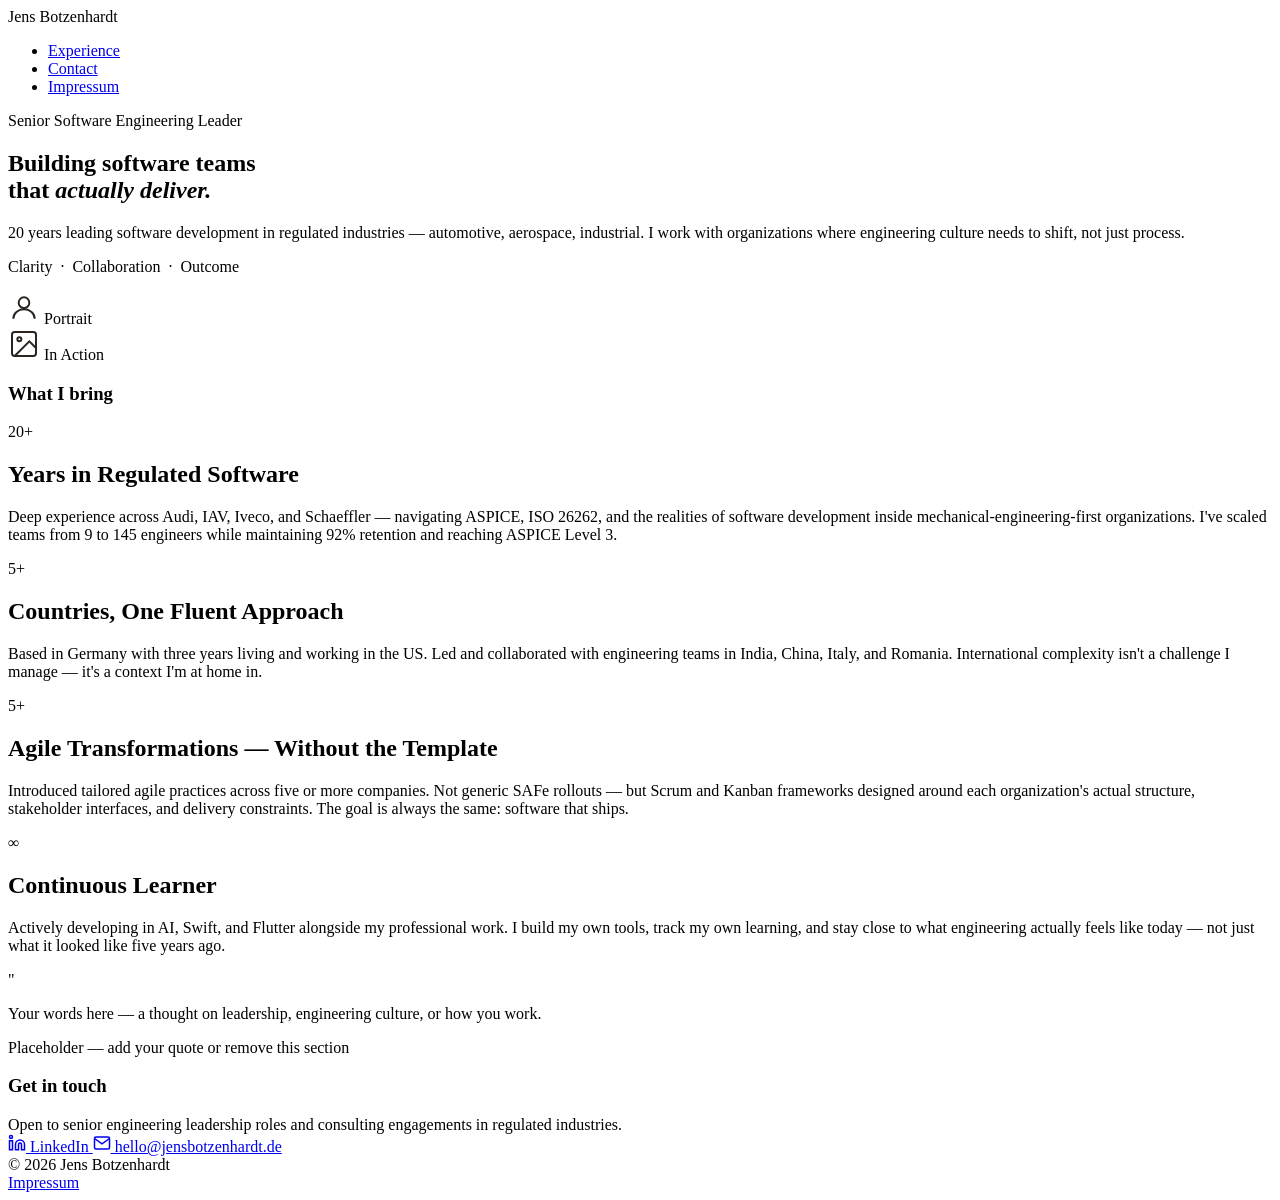
==== index.html @ e47f817a "Create index.html" ====
<!DOCTYPE html>
<html lang="en">
<head>
  <meta charset="UTF-8" />
  <meta name="viewport" content="width=device-width, initial-scale=1.0" />
  <meta name="description" content="Jens Botzenhardt — Senior Software Engineering Leader with 20 years in regulated industries. Agile transformation, leadership, and software development across automotive, aerospace, and industrial sectors." />
  <title>Jens Botzenhardt</title>
  <link rel="preconnect" href="https://fonts.googleapis.com" />
  <link rel="preconnect" href="https://fonts.gstatic.com" crossorigin />
  <link href="https://fonts.googleapis.com/css2?family=Plus+Jakarta+Sans:wght@400;500;600;700&family=Inter:wght@300;400;500&display=swap" rel="stylesheet" />
  <link rel="stylesheet" href="css/style.css" />
</head>
<body>

  <!-- ── NAVIGATION ── -->
  <nav>
    <div class="nav-logo">
      <div class="bar-mark" aria-hidden="true">
        <span></span><span></span><span></span>
      </div>
      <span class="nav-name">Jens Botzenhardt</span>
    </div>
    <ul class="nav-links">
      <li><a href="#experience">Experience</a></li>
      <li><a href="#contact">Contact</a></li>
      <li><a href="impressum.html">Impressum</a></li>
    </ul>
  </nav>

  <!-- ── HERO ── -->
  <section class="hero" id="top">
    <div class="hero-inner">
      <div class="hero-text">
        <div class="bar-mark" aria-hidden="true">
          <span></span><span></span><span></span>
        </div>
        <p class="hero-eyebrow">Senior Software Engineering Leader</p>
        <h1 class="hero-title">
          Building software teams<br>that <em>actually deliver.</em>
        </h1>
        <p class="hero-subtitle">
          20 years leading software development in regulated industries — automotive, aerospace, industrial. I work with organizations where engineering culture needs to shift, not just process.
        </p>
        <p class="hero-tagline">Clarity &nbsp;·&nbsp; Collaboration &nbsp;·&nbsp; Outcome</p>
      </div>

      <div class="hero-photos" aria-label="Photos of Jens Botzenhardt">
        <div class="photo-placeholder" title="Replace with portrait photo">
          <svg width="32" height="32" viewBox="0 0 24 24" fill="none" stroke="#2a2520" stroke-width="1.5">
            <circle cx="12" cy="8" r="4"/><path d="M4 20c0-4 3.6-7 8-7s8 3 8 7"/>
          </svg>
          <span>Portrait</span>
        </div>
        <div class="photo-placeholder" title="Replace with candid/action photo">
          <svg width="32" height="32" viewBox="0 0 24 24" fill="none" stroke="#2a2520" stroke-width="1.5">
            <rect x="3" y="3" width="18" height="18" rx="2"/><circle cx="8.5" cy="8.5" r="1.5"/>
            <polyline points="21 15 16 10 5 21"/>
          </svg>
          <span>In Action</span>
        </div>
      </div>
    </div>
  </section>

  <!-- ── EXPERIENCE PILLARS ── -->
  <section id="experience">
    <div class="section-inner">
      <div class="reveal">
        <h3>What I bring</h3>
        <div class="section-divider" aria-hidden="true">
          <span></span><span></span><span></span>
        </div>
      </div>
      <div class="pillars">

        <div class="pillar reveal">
          <div class="pillar-number">20+</div>
          <h2>Years in Regulated Software</h2>
          <p>
            Deep experience across Audi, IAV, Iveco, and Schaeffler — navigating ASPICE, ISO 26262, and the realities of software development inside mechanical-engineering-first organizations. I've scaled teams from 9 to 145 engineers while maintaining 92% retention and reaching ASPICE Level 3.
          </p>
        </div>

        <div class="pillar reveal">
          <div class="pillar-number" style="color: var(--teal);">5+</div>
          <h2>Countries, One Fluent Approach</h2>
          <p>
            Based in Germany with three years living and working in the US. Led and collaborated with engineering teams in India, China, Italy, and Romania. International complexity isn't a challenge I manage — it's a context I'm at home in.
          </p>
        </div>

        <div class="pillar reveal">
          <div class="pillar-number" style="color: var(--sage);">5+</div>
          <h2>Agile Transformations — Without the Template</h2>
          <p>
            Introduced tailored agile practices across five or more companies. Not generic SAFe rollouts — but Scrum and Kanban frameworks designed around each organization's actual structure, stakeholder interfaces, and delivery constraints. The goal is always the same: software that ships.
          </p>
        </div>

        <div class="pillar reveal">
          <div class="pillar-number" style="color: var(--plum);">∞</div>
          <h2>Continuous Learner</h2>
          <p>
            Actively developing in AI, Swift, and Flutter alongside my professional work. I build my own tools, track my own learning, and stay close to what engineering actually feels like today — not just what it looked like five years ago.
          </p>
        </div>

      </div>
    </div>
  </section>

  <!-- ── QUOTE / ABOUT PLACEHOLDER ── -->
  <section class="quote-section">
    <div class="quote-inner reveal">
      <div class="quote-mark" aria-hidden="true">"</div>
      <p class="quote-text">
        <!-- Replace this with your own quote or a short about paragraph -->
        Your words here — a thought on leadership, engineering culture, or how you work.
      </p>
      <span class="quote-placeholder-note">Placeholder — add your quote or remove this section</span>
    </div>
  </section>

  <!-- ── CONTACT ── -->
  <section id="contact">
    <div class="section-inner">
      <div class="reveal">
        <h3>Get in touch</h3>
        <div class="section-divider" aria-hidden="true">
          <span></span><span></span><span></span>
        </div>
        <p style="margin-bottom: var(--space-md);">
          Open to senior engineering leadership roles and consulting engagements in regulated industries.
        </p>
      </div>
      <div class="contact-grid reveal">
        <a class="contact-link" href="https://linkedin.com/in/jensbotzenhardt" target="_blank" rel="noopener">
          <svg width="18" height="18" viewBox="0 0 24 24" fill="none" stroke="currentColor" stroke-width="2">
            <path d="M16 8a6 6 0 0 1 6 6v7h-4v-7a2 2 0 0 0-2-2 2 2 0 0 0-2 2v7h-4v-7a6 6 0 0 1 6-6z"/>
            <rect x="2" y="9" width="4" height="12"/><circle cx="4" cy="4" r="2"/>
          </svg>
          LinkedIn
        </a>
        <a class="contact-link" href="mailto:hello@jensbotzenhardt.de">
          <svg width="18" height="18" viewBox="0 0 24 24" fill="none" stroke="currentColor" stroke-width="2">
            <path d="M4 4h16c1.1 0 2 .9 2 2v12c0 1.1-.9 2-2 2H4c-1.1 0-2-.9-2-2V6c0-1.1.9-2 2-2z"/>
            <polyline points="22,6 12,13 2,6"/>
          </svg>
          hello@jensbotzenhardt.de
        </a>
      </div>
    </div>
  </section>

  <!-- ── FOOTER ── -->
  <footer>
    <span class="footer-left">© 2026 Jens Botzenhardt</span>
    <div class="footer-right">
      <a href="impressum.html">Impressum</a>
    </div>
  </footer>

  <!-- ── SCROLL REVEAL SCRIPT ── -->
  <script>
    const observer = new IntersectionObserver(
      (entries) => entries.forEach(e => { if (e.isIntersecting) e.target.classList.add('visible'); }),
      { threshold: 0.12 }
    );
    document.querySelectorAll('.reveal').forEach(el => observer.observe(el));
  </script>

</body>
</html>
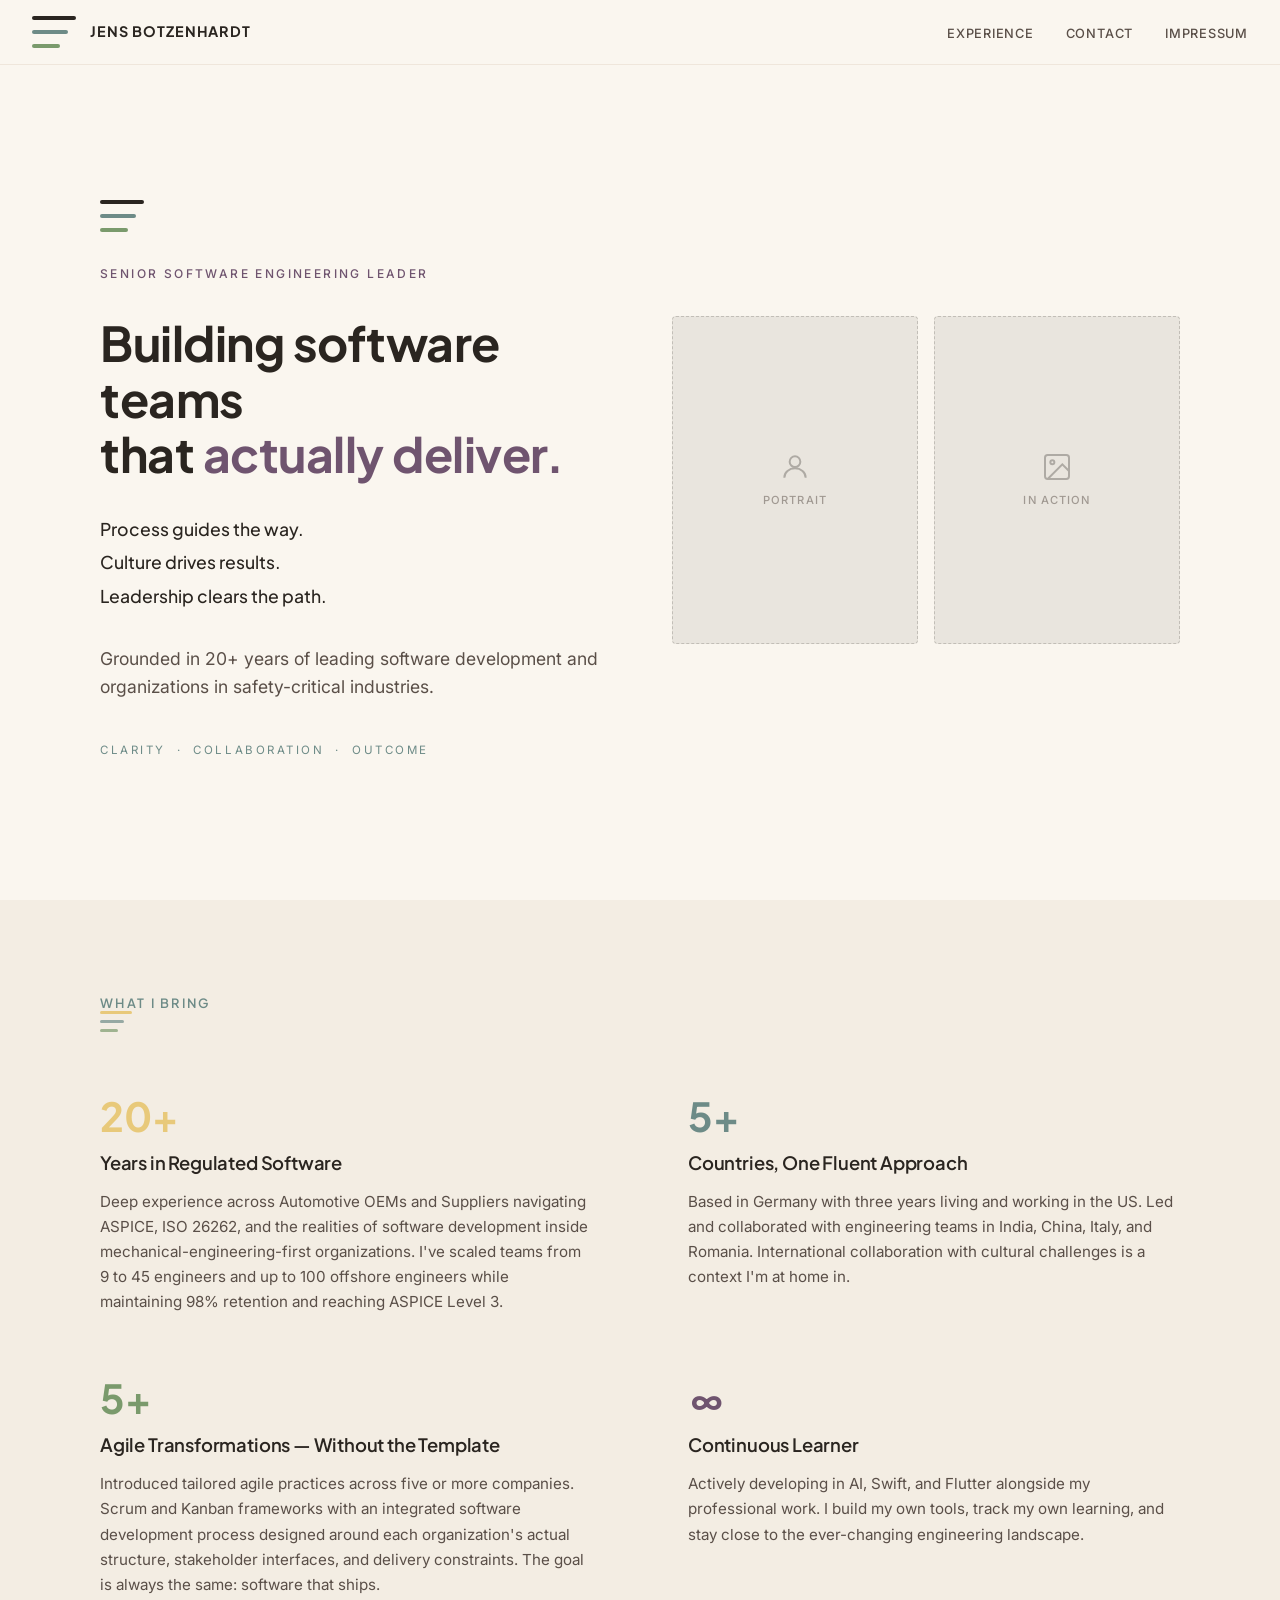
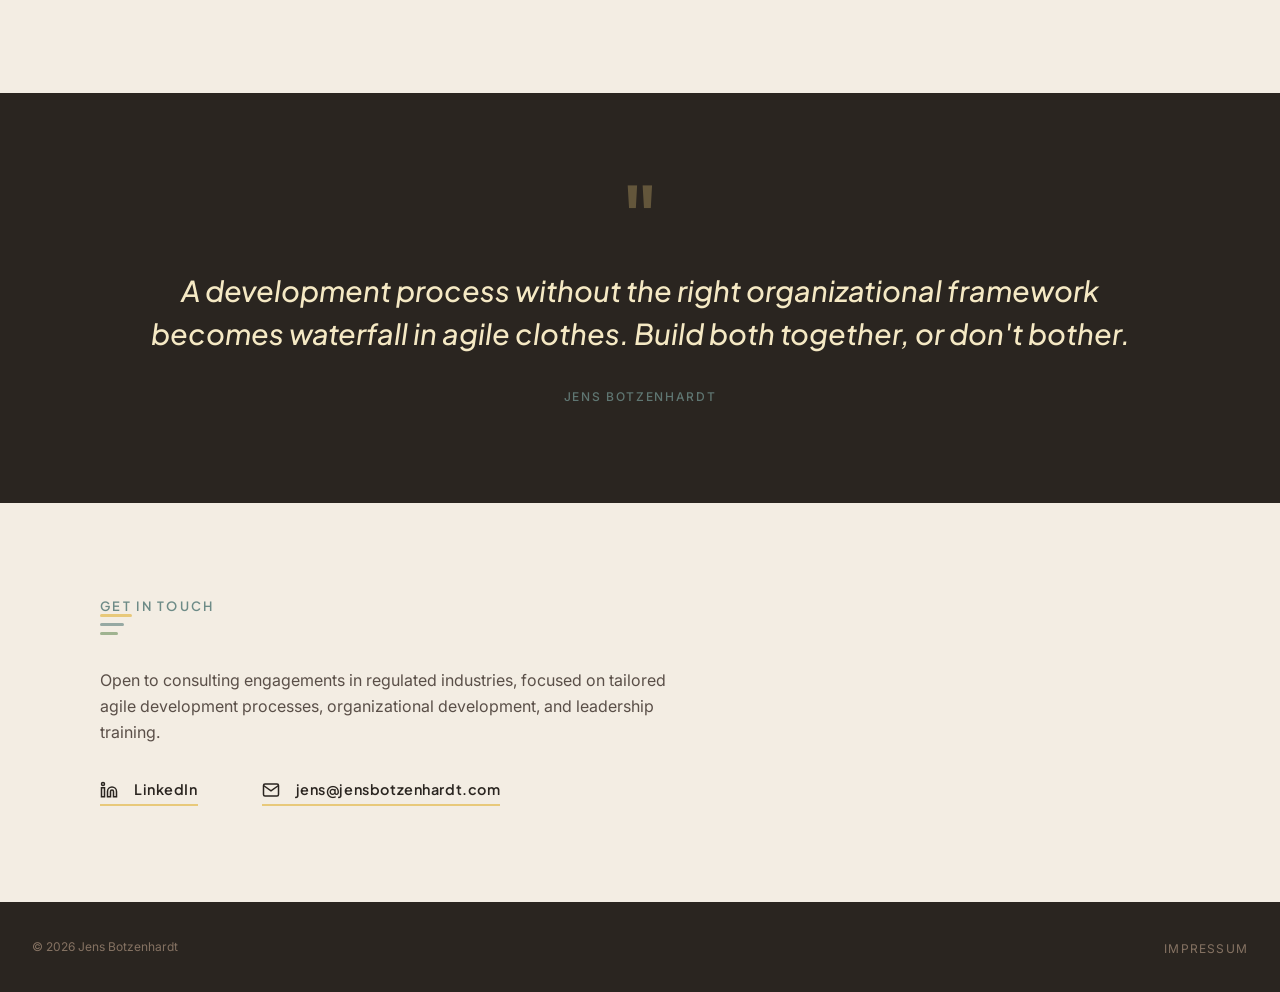
==== commit 5594656b: "Quote added, hero section rewarded, footer reworked, and links updated" ====
--- a/index.html
+++ b/index.html
@@ -3,7 +3,7 @@
 <head>
   <meta charset="UTF-8" />
   <meta name="viewport" content="width=device-width, initial-scale=1.0" />
-  <meta name="description" content="Jens Botzenhardt — Senior Software Engineering Leader with 20 years in regulated industries. Agile transformation, leadership, and software development across automotive, aerospace, and industrial sectors." />
+  <meta name="description" content="Jens Botzenhardt — Senior Software Engineering Leader with 20 years in regulated industries. Agile transformation, leadership, and software development across regulated software developers." />
   <title>Jens Botzenhardt</title>
   <link rel="preconnect" href="https://fonts.googleapis.com" />
   <link rel="preconnect" href="https://fonts.gstatic.com" crossorigin />
@@ -38,8 +38,13 @@
         <h1 class="hero-title">
           Building software teams<br>that <em>actually deliver.</em>
         </h1>
+        <p class="hero-threeliner">
+          Process guides the way.<br>
+          Culture drives results.<br>
+          Leadership clears the path.
+        </p>
         <p class="hero-subtitle">
-          20 years leading software development in regulated industries — automotive, aerospace, industrial. I work with organizations where engineering culture needs to shift, not just process.
+          Grounded in 20+ years of leading software development and organizations in safety-critical industries.
         </p>
         <p class="hero-tagline">Clarity &nbsp;·&nbsp; Collaboration &nbsp;·&nbsp; Outcome</p>
       </div>
@@ -77,7 +82,7 @@
           <div class="pillar-number">20+</div>
           <h2>Years in Regulated Software</h2>
           <p>
-            Deep experience across Audi, IAV, Iveco, and Schaeffler — navigating ASPICE, ISO 26262, and the realities of software development inside mechanical-engineering-first organizations. I've scaled teams from 9 to 145 engineers while maintaining 92% retention and reaching ASPICE Level 3.
+            Deep experience across Automotive OEMs and Suppliers navigating ASPICE, ISO 26262, and the realities of software development inside mechanical-engineering-first organizations. I've scaled teams from 9 to 45 engineers and up to 100 offshore engineers while maintaining 98% retention and reaching ASPICE Level 3.
           </p>
         </div>
 
@@ -85,7 +90,7 @@
           <div class="pillar-number" style="color: var(--teal);">5+</div>
           <h2>Countries, One Fluent Approach</h2>
           <p>
-            Based in Germany with three years living and working in the US. Led and collaborated with engineering teams in India, China, Italy, and Romania. International complexity isn't a challenge I manage — it's a context I'm at home in.
+            Based in Germany with three years living and working in the US. Led and collaborated with engineering teams in India, China, Italy, and Romania. International collaboration with cultural challenges is a context I'm at home in.
           </p>
         </div>
 
@@ -93,7 +98,7 @@
           <div class="pillar-number" style="color: var(--sage);">5+</div>
           <h2>Agile Transformations — Without the Template</h2>
           <p>
-            Introduced tailored agile practices across five or more companies. Not generic SAFe rollouts — but Scrum and Kanban frameworks designed around each organization's actual structure, stakeholder interfaces, and delivery constraints. The goal is always the same: software that ships.
+            Introduced tailored agile practices across five or more companies. Scrum and Kanban frameworks with an integrated software development process designed around each organization's actual structure, stakeholder interfaces, and delivery constraints. The goal is always the same: software that ships.
           </p>
         </div>
 
@@ -101,7 +106,7 @@
           <div class="pillar-number" style="color: var(--plum);">∞</div>
           <h2>Continuous Learner</h2>
           <p>
-            Actively developing in AI, Swift, and Flutter alongside my professional work. I build my own tools, track my own learning, and stay close to what engineering actually feels like today — not just what it looked like five years ago.
+            Actively developing in AI, Swift, and Flutter alongside my professional work. I build my own tools, track my own learning, and stay close to the ever-changing engineering landscape.
           </p>
         </div>
 
@@ -109,15 +114,14 @@
     </div>
   </section>
 
-  <!-- ── QUOTE / ABOUT PLACEHOLDER ── -->
+  <!-- ── QUOTE ── -->
   <section class="quote-section">
     <div class="quote-inner reveal">
       <div class="quote-mark" aria-hidden="true">"</div>
       <p class="quote-text">
-        <!-- Replace this with your own quote or a short about paragraph -->
-        Your words here — a thought on leadership, engineering culture, or how you work.
+        A development process without the right organizational framework becomes waterfall in agile clothes. Build both together, or don't bother.
       </p>
-      <span class="quote-placeholder-note">Placeholder — add your quote or remove this section</span>
+      <span class="quote-attribution">Jens Botzenhardt</span>
     </div>
   </section>
 
@@ -130,23 +134,23 @@
           <span></span><span></span><span></span>
         </div>
         <p style="margin-bottom: var(--space-md);">
-          Open to senior engineering leadership roles and consulting engagements in regulated industries.
+          Open to consulting engagements in regulated industries, focused on tailored agile development processes, organizational development, and leadership training.
         </p>
       </div>
       <div class="contact-grid reveal">
-        <a class="contact-link" href="https://linkedin.com/in/jensbotzenhardt" target="_blank" rel="noopener">
+        <a class="contact-link" href="https://linkedin.com/in/jensbotz" target="_blank" rel="noopener">
           <svg width="18" height="18" viewBox="0 0 24 24" fill="none" stroke="currentColor" stroke-width="2">
             <path d="M16 8a6 6 0 0 1 6 6v7h-4v-7a2 2 0 0 0-2-2 2 2 0 0 0-2 2v7h-4v-7a6 6 0 0 1 6-6z"/>
             <rect x="2" y="9" width="4" height="12"/><circle cx="4" cy="4" r="2"/>
           </svg>
           LinkedIn
         </a>
-        <a class="contact-link" href="mailto:hello@jensbotzenhardt.de">
+        <a class="contact-link" href="mailto:jens@jensbotzenhardt.com">
           <svg width="18" height="18" viewBox="0 0 24 24" fill="none" stroke="currentColor" stroke-width="2">
             <path d="M4 4h16c1.1 0 2 .9 2 2v12c0 1.1-.9 2-2 2H4c-1.1 0-2-.9-2-2V6c0-1.1.9-2 2-2z"/>
             <polyline points="22,6 12,13 2,6"/>
           </svg>
-          hello@jensbotzenhardt.de
+          jens@jensbotzenhardt.com
         </a>
       </div>
     </div>
--- a/css/style.css
+++ b/css/style.css
@@ -0,0 +1,366 @@
+/* ─── TOKENS ─── */
+:root {
+  --sand:       #e8c97a;
+  --sand-light: #f5e9c4;
+  --taupe:      #c1a58e;
+  --sage:       #7a9a6c;
+  --plum:       #6f546f;
+  --teal:       #6d8b87;
+  --dark:       #2a2520;
+  --mid:        #5a4f48;
+  --light:      #faf6ef;
+
+  --font-display: 'Plus Jakarta Sans', sans-serif;
+  --font-body:    'Inter', sans-serif;
+
+  --radius: 4px;
+  --max-w:  1080px;
+
+  --space-xs:  8px;
+  --space-sm:  16px;
+  --space-md:  32px;
+  --space-lg:  64px;
+  --space-xl:  96px;
+}
+
+/* ─── RESET ─── */
+*, *::before, *::after { box-sizing: border-box; margin: 0; padding: 0; }
+html { scroll-behavior: smooth; }
+body {
+  background: var(--light);
+  color: var(--dark);
+  font-family: var(--font-body);
+  font-size: 16px;
+  line-height: 1.65;
+  -webkit-font-smoothing: antialiased;
+}
+img { display: block; max-width: 100%; }
+a { color: inherit; text-decoration: none; }
+
+/* ─── TYPOGRAPHY ─── */
+h1, h2, h3 {
+  font-family: var(--font-display);
+  line-height: 1.15;
+  letter-spacing: -0.01em;
+}
+h1 { font-size: clamp(2rem, 4vw, 3rem); font-weight: 700; }
+h2 { font-size: clamp(1.1rem, 2vw, 1.4rem); font-weight: 600; }
+h3 { font-size: 0.8rem; font-weight: 600; letter-spacing: 0.18em; text-transform: uppercase; color: var(--teal); }
+
+p { color: var(--mid); max-width: 60ch; }
+
+/* ─── LAYOUT ─── */
+.container {
+  max-width: var(--max-w);
+  margin: 0 auto;
+  padding: 0 var(--space-md);
+}
+
+/* ─── THREE-BAR MARK ─── */
+.bar-mark {
+  display: flex;
+  flex-direction: column;
+  gap: 10px;
+}
+.bar-mark span {
+  display: block;
+  height: 4px;
+  border-radius: 2px;
+}
+.bar-mark span:nth-child(1) { width: 44px; background: var(--dark); }
+.bar-mark span:nth-child(2) { width: 36px; background: var(--teal); }
+.bar-mark span:nth-child(3) { width: 28px; background: var(--sage); }
+
+/* ─── SECTION DIVIDER — bar mark as structural motif ─── */
+.section-divider {
+  display: flex;
+  flex-direction: column;
+  gap: 6px;
+  margin-bottom: var(--space-md);
+}
+.section-divider span {
+  display: block;
+  height: 3px;
+  border-radius: 2px;
+}
+.section-divider span:nth-child(1) { width: 32px; background: var(--sand); }
+.section-divider span:nth-child(2) { width: 24px; background: var(--teal); opacity: 0.7; }
+.section-divider span:nth-child(3) { width: 18px; background: var(--sage); opacity: 0.7; }
+
+/* ─── NAV ─── */
+nav {
+  position: fixed;
+  top: 0; left: 0; right: 0;
+  z-index: 100;
+  background: rgba(250, 246, 239, 0.92);
+  backdrop-filter: blur(8px);
+  border-bottom: 1px solid rgba(193, 165, 142, 0.2);
+  padding: var(--space-sm) var(--space-md);
+  display: flex;
+  align-items: center;
+  justify-content: space-between;
+}
+.nav-logo {
+  display: flex;
+  align-items: center;
+  gap: 14px;
+}
+.nav-name {
+  font-family: var(--font-display);
+  font-size: 0.9rem;
+  font-weight: 700;
+  letter-spacing: 0.06em;
+  text-transform: uppercase;
+  color: var(--dark);
+}
+.nav-links {
+  display: flex;
+  gap: var(--space-md);
+  list-style: none;
+}
+.nav-links a {
+  font-family: var(--font-body);
+  font-size: 0.8rem;
+  font-weight: 500;
+  letter-spacing: 0.06em;
+  text-transform: uppercase;
+  color: var(--mid);
+  transition: color 0.2s;
+}
+.nav-links a:hover { color: var(--teal); }
+
+/* ─── HERO ─── */
+.hero {
+  background: var(--sand);
+  padding: calc(var(--space-xl) + 60px) var(--space-md) var(--space-xl);
+  display: flex;
+  align-items: center;
+  justify-content: center;
+  min-height: 100vh;
+}
+.hero-inner {
+  max-width: var(--max-w);
+  width: 100%;
+  display: grid;
+  grid-template-columns: 1fr 1fr;
+  gap: var(--space-lg);
+  align-items: center;
+}
+.hero-text { display: flex; flex-direction: column; gap: var(--space-md); }
+.hero-eyebrow {
+  font-family: var(--font-body);
+  font-size: 0.75rem;
+  font-weight: 500;
+  letter-spacing: 0.2em;
+  text-transform: uppercase;
+  color: var(--plum);
+}
+.hero-title { color: var(--dark); }
+.hero-title em {
+  font-style: normal;
+  color: var(--plum);
+}
+.hero-subtitle {
+  font-size: 1.1rem;
+  line-height: 1.6;
+  color: var(--mid);
+  max-width: 48ch;
+}
+.hero-tagline {
+  font-family: var(--font-body);
+  font-size: 0.72rem;
+  font-weight: 400;
+  letter-spacing: 0.22em;
+  text-transform: uppercase;
+  color: var(--teal);
+  margin-top: var(--space-xs);
+}
+.hero-photos {
+  display: grid;
+  grid-template-columns: 1fr 1fr;
+  gap: var(--space-sm);
+}
+.photo-placeholder {
+  background: rgba(42, 37, 32, 0.08);
+  border-radius: var(--radius);
+  aspect-ratio: 3/4;
+  display: flex;
+  flex-direction: column;
+  align-items: center;
+  justify-content: center;
+  gap: var(--space-xs);
+  border: 1.5px dashed rgba(42, 37, 32, 0.2);
+  cursor: pointer;
+  transition: background 0.2s;
+}
+.photo-placeholder:hover { background: rgba(42, 37, 32, 0.12); }
+.photo-placeholder svg { opacity: 0.3; }
+.photo-placeholder span {
+  font-size: 0.7rem;
+  font-weight: 500;
+  letter-spacing: 0.1em;
+  text-transform: uppercase;
+  color: var(--mid);
+  opacity: 0.5;
+}
+
+/* ─── SECTIONS ─── */
+section { padding: var(--space-xl) var(--space-md); }
+section:nth-child(even) { background: var(--light); }
+section:nth-child(odd)  { background: #f3ede3; }
+
+.section-inner {
+  max-width: var(--max-w);
+  margin: 0 auto;
+}
+
+/* ─── PILLARS ─── */
+.pillars {
+  display: grid;
+  grid-template-columns: repeat(2, 1fr);
+  gap: var(--space-lg) var(--space-xl);
+  margin-top: var(--space-lg);
+}
+.pillar { display: flex; flex-direction: column; gap: var(--space-sm); }
+.pillar-number {
+  font-family: var(--font-display);
+  font-size: 2.5rem;
+  font-weight: 700;
+  color: var(--sand);
+  line-height: 1;
+}
+.pillar h2 { color: var(--dark); font-size: 1.15rem; }
+.pillar p  { font-size: 0.95rem; }
+
+/* ─── QUOTE PLACEHOLDER ─── */
+.quote-section { background: var(--dark) !important; }
+.quote-inner {
+  max-width: var(--max-w);
+  margin: 0 auto;
+  display: flex;
+  flex-direction: column;
+  align-items: center;
+  text-align: center;
+  gap: var(--space-md);
+}
+.quote-mark {
+  font-family: var(--font-display);
+  font-size: 5rem;
+  font-weight: 700;
+  color: var(--sand);
+  opacity: 0.3;
+  line-height: 0.6;
+}
+.quote-text {
+  font-family: var(--font-display);
+  font-size: clamp(1.2rem, 2.5vw, 1.8rem);
+  font-weight: 500;
+  color: var(--sand-light);
+  max-width: 48ch;
+  line-height: 1.5;
+  font-style: italic;
+}
+.quote-placeholder-note {
+  font-size: 0.75rem;
+  letter-spacing: 0.12em;
+  text-transform: uppercase;
+  color: var(--teal);
+  opacity: 0.7;
+  border: 1px dashed rgba(109,139,135,0.4);
+  padding: 8px 16px;
+  border-radius: 2px;
+}
+
+/* ─── CONTACT ─── */
+.contact-grid {
+  display: flex;
+  gap: var(--space-lg);
+  margin-top: var(--space-md);
+  flex-wrap: wrap;
+}
+.contact-link {
+  display: flex;
+  align-items: center;
+  gap: var(--space-sm);
+  font-family: var(--font-display);
+  font-size: 0.9rem;
+  font-weight: 600;
+  color: var(--dark);
+  letter-spacing: 0.04em;
+  border-bottom: 2px solid var(--sand);
+  padding-bottom: 2px;
+  transition: border-color 0.2s, color 0.2s;
+}
+.contact-link:hover { color: var(--teal); border-color: var(--teal); }
+.contact-link svg { flex-shrink: 0; }
+
+/* ─── FOOTER ─── */
+footer {
+  background: var(--dark);
+  padding: var(--space-md);
+  display: flex;
+  align-items: center;
+  justify-content: space-between;
+  flex-wrap: wrap;
+  gap: var(--space-sm);
+}
+.footer-left {
+  font-family: var(--font-body);
+  font-size: 0.75rem;
+  color: var(--taupe);
+  opacity: 0.6;
+}
+.footer-right a {
+  font-family: var(--font-body);
+  font-size: 0.75rem;
+  color: var(--taupe);
+  opacity: 0.6;
+  letter-spacing: 0.1em;
+  text-transform: uppercase;
+  transition: opacity 0.2s;
+}
+.footer-right a:hover { opacity: 1; }
+
+/* ─── SCROLL REVEAL ─── */
+.reveal {
+  opacity: 0;
+  transform: translateY(24px);
+  transition: opacity 0.6s ease, transform 0.6s ease;
+}
+.reveal.visible {
+  opacity: 1;
+  transform: translateY(0);
+}
+
+/* ─── RESPONSIVE ─── */
+@media (max-width: 768px) {
+  .hero-inner { grid-template-columns: 1fr; }
+  .hero-photos { order: -1; grid-template-columns: 1fr 1fr; }
+  .pillars { grid-template-columns: 1fr; gap: var(--space-lg); }
+  .nav-links { display: none; }
+}
+
+@media (prefers-reduced-motion: reduce) {
+  .reveal { opacity: 1; transform: none; transition: none; }
+}
+
+/* ── HERO THREELINER ── */
+.hero-threeliner {
+  font-family: var(--font-display);
+  font-size: 1.1rem;
+  font-weight: 500;
+  color: var(--dark);
+  line-height: 1.9;
+  max-width: 52ch;
+}
+
+/* ── QUOTE ATTRIBUTION ── */
+.quote-attribution {
+  font-family: var(--font-body);
+  font-size: 0.75rem;
+  font-weight: 500;
+  letter-spacing: 0.14em;
+  text-transform: uppercase;
+  color: var(--teal);
+  opacity: 0.8;
+}
